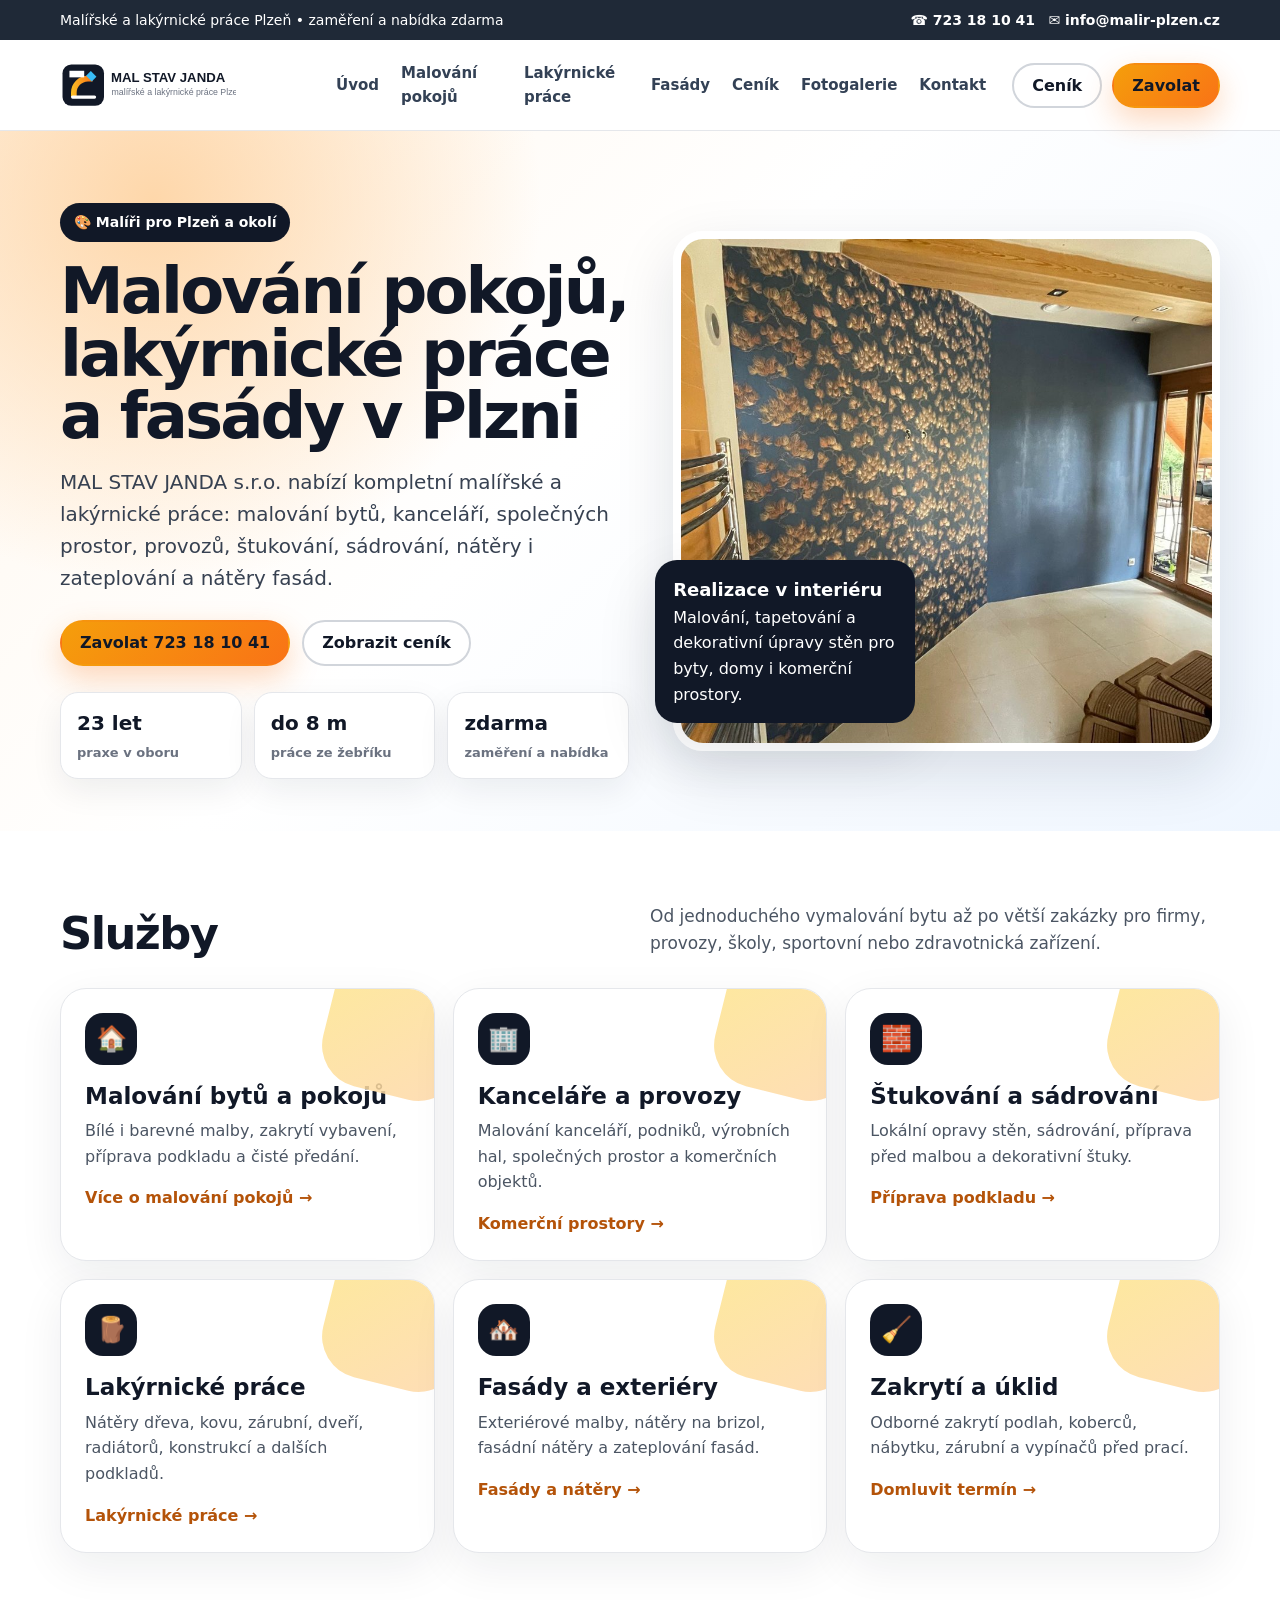
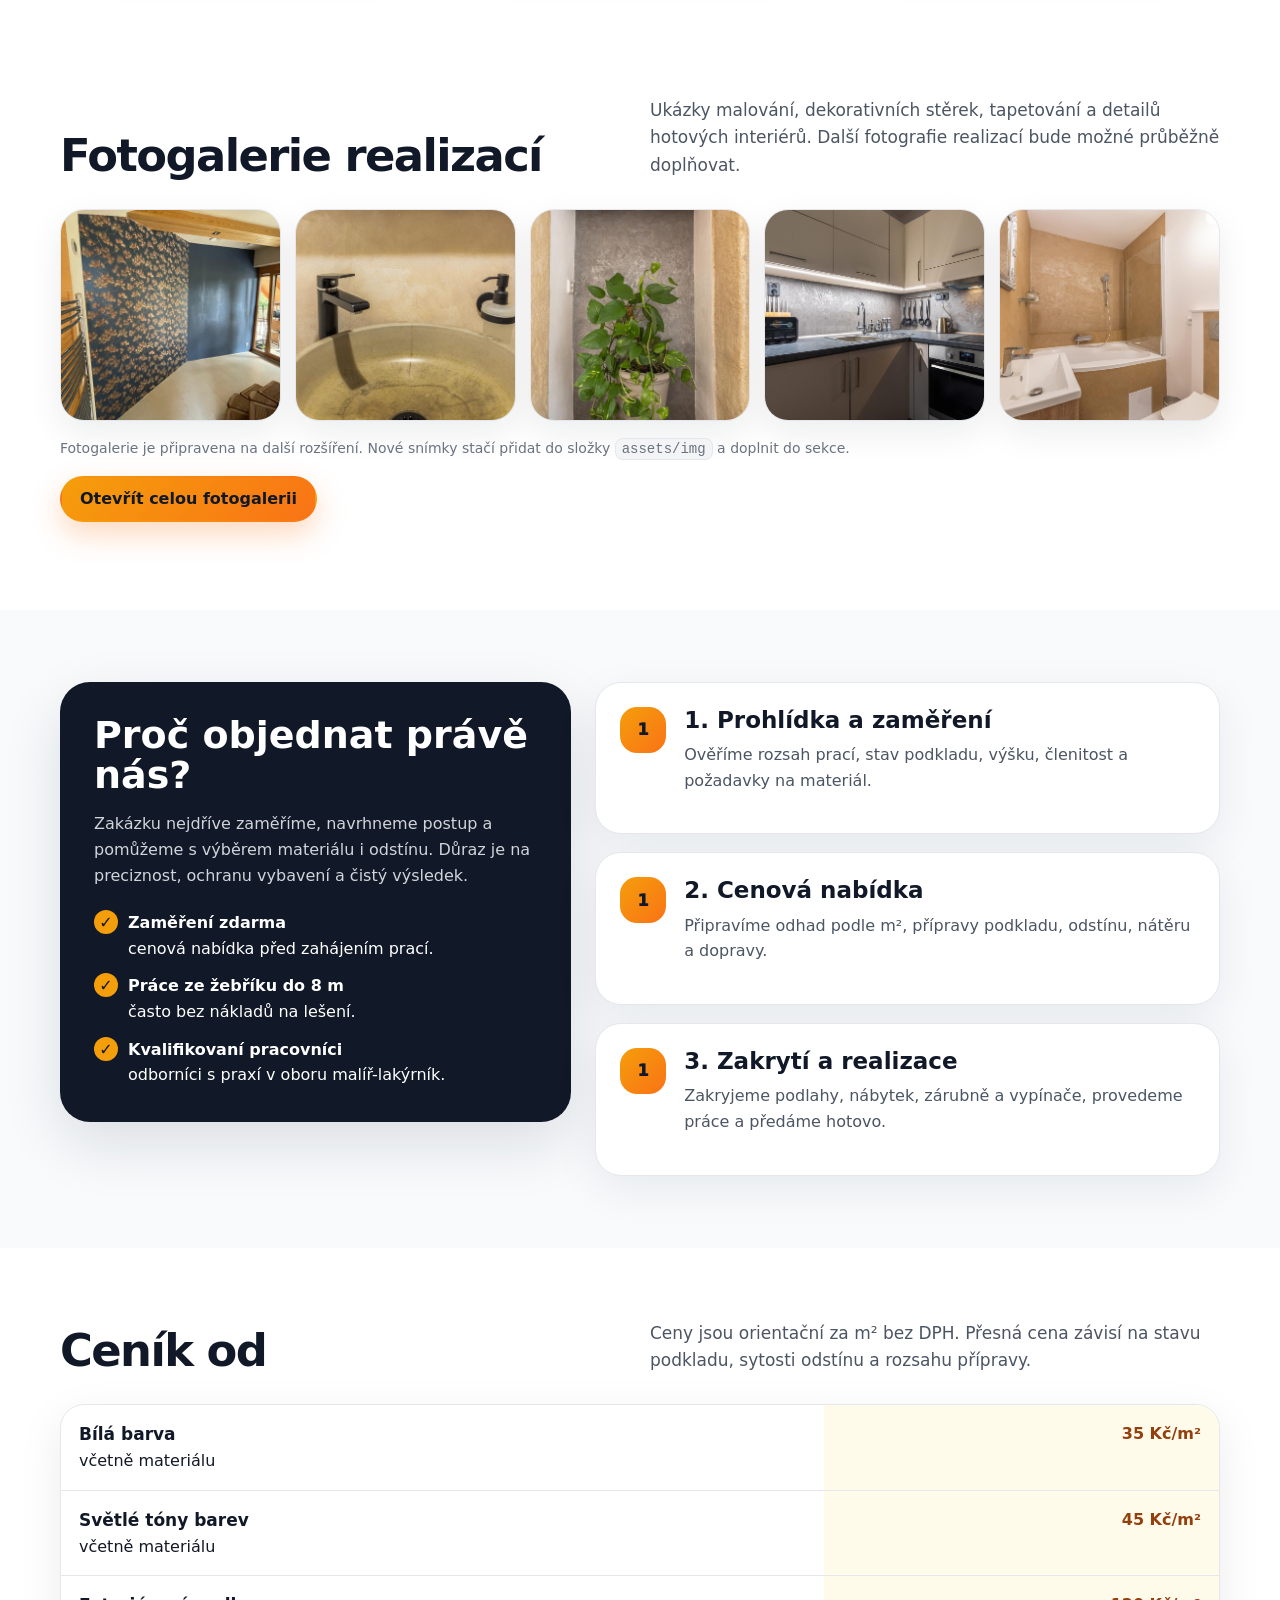
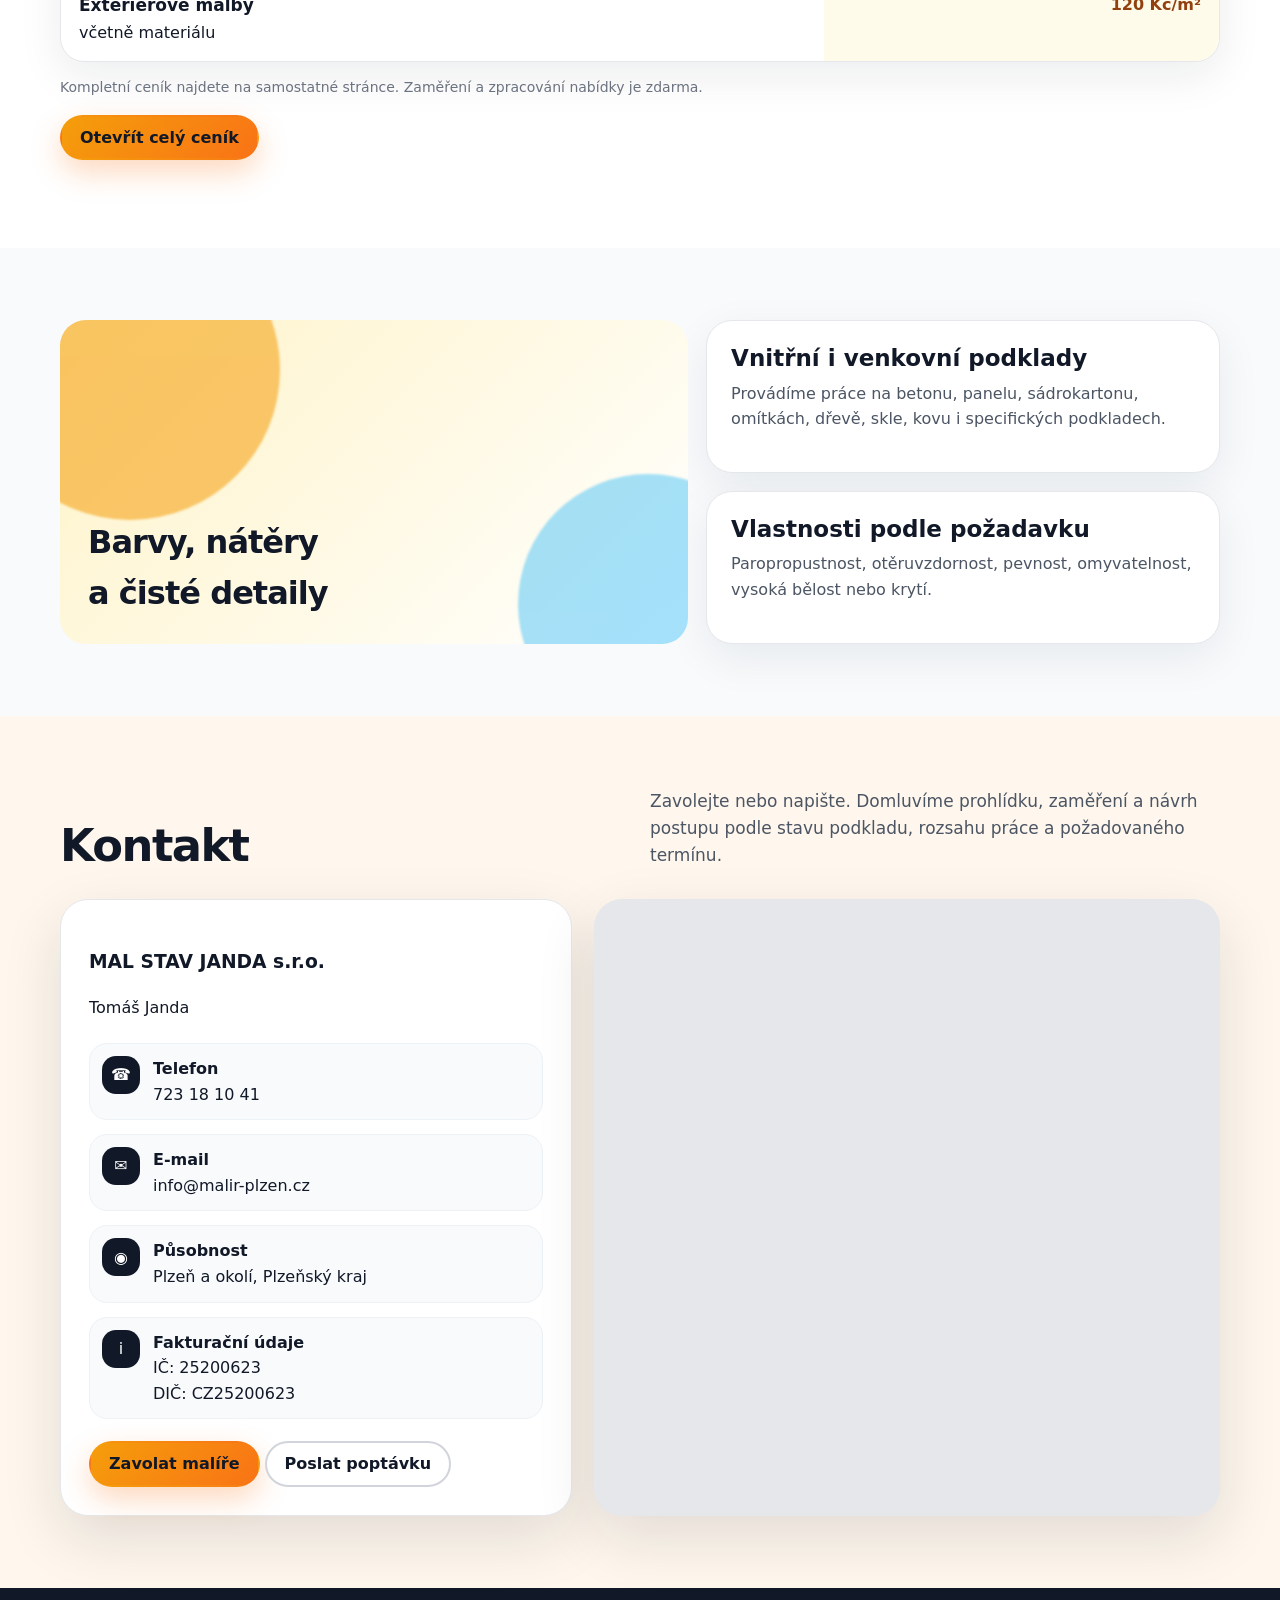
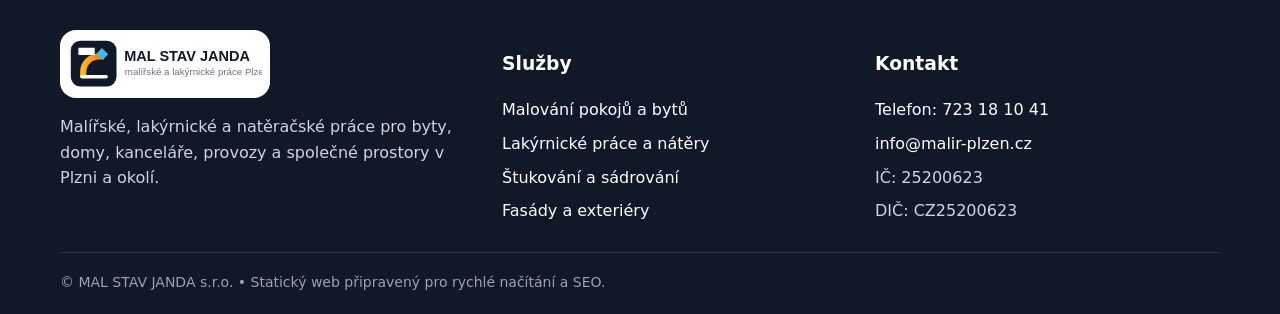
==== index.html @ 886f4cb3 "Initial commit" ====
<!doctype html>
<html lang="cs">
<head>
<meta charset="utf-8">
<meta name="viewport" content="width=device-width, initial-scale=1">
<title>Malíř Plzeň | MAL STAV JANDA s.r.o. – malování pokojů, lakýrnické práce, fasády</title>
<meta name="description" content="Malířské a lakýrnické práce Plzeň. Malování pokojů, bytů, kanceláří, provozů, štukování, sádrování, nátěry a fasády. Zaměření a nabídka zdarma.">
<link rel="canonical" href="https://www.malir-plzen.cz/">
<link rel="icon" href="/favicon.ico" sizes="any">
<link rel="icon" type="image/png" href="assets/img/favicon.png">
<meta property="og:title" content="Malíř Plzeň | MAL STAV JANDA s.r.o. – malování pokojů, lakýrnické práce, fasády">
<meta property="og:description" content="Malířské a lakýrnické práce Plzeň. Malování pokojů, bytů, kanceláří, provozů, štukování, sádrování, nátěry a fasády. Zaměření a nabídka zdarma.">
<meta property="og:type" content="website">
<meta property="og:url" content="https://www.malir-plzen.cz/">
<meta property="og:image" content="https://www.malir-plzen.cz/assets/img/hero-malir-realizace.jpg">
<link rel="preconnect" href="https://www.google.com">
<link rel="stylesheet" href="assets/css/style.css">
<script type="application/ld+json">
{
  "@context":"https://schema.org",
  "@type":"LocalBusiness",
  "name":"MAL STAV JANDA s.r.o.",
  "url":"https://www.malir-plzen.cz",
  "telephone":"+420723181041",
  "email":"info@malir-plzen.cz",
  "areaServed":["Plzeň","Plzeňský kraj"],
  "description":"Malířské, lakýrnické a natěračské práce v Plzni a okolí. Malování bytů, kanceláří, provozů, štukování, sádrování a fasádní nátěry.",
  "priceRange":"Kč"
}
</script>
</head><body>
<div class="topbar"><div class="container">
  <div>Malířské a lakýrnické práce Plzeň • zaměření a nabídka zdarma</div>
  <div><a href="tel:+420723181041">☎ 723 18 10 41</a> &nbsp; <a href="mailto:info@malir-plzen.cz">✉ info@malir-plzen.cz</a></div>
</div></div>
<header class="header">
  <div class="container nav">
    <a class="logo" href="index.html" aria-label="MAL STAV JANDA"><img src="assets/img/logo.svg" alt="MAL STAV JANDA - malíři Plzeň"></a>
    <nav class="menu">
<a href="index.html">Úvod</a>
<a href="malovani-pokoju-plzen.html">Malování pokojů</a>
<a href="lakyrnicke-prace-plzen.html">Lakýrnické práce</a>
<a href="fasady-natery-plzen.html">Fasády</a>
<a href="cenik.html">Ceník</a>
<a href="galerie.html">Fotogalerie</a>
<a href="kontakt.html">Kontakt</a>
</nav>
    <div class="nav-cta"><a class="btn secondary" href="cenik.html">Ceník</a><a class="btn primary" href="tel:+420723181041">Zavolat</a><button class="mobile-toggle" aria-label="Menu">☰</button></div>
  </div>
</header>
<main>
<section class="hero">
  <div class="container hero-grid">
    <div>
      <div class="kicker">🎨 Malíři pro Plzeň a okolí</div>
      <h1>Malování pokojů, lakýrnické práce a fasády v Plzni</h1>
      <p class="lead">MAL STAV JANDA s.r.o. nabízí kompletní malířské a lakýrnické práce: malování bytů, kanceláří, společných prostor, provozů, štukování, sádrování, nátěry i zateplování a nátěry fasád.</p>
      <div class="hero-actions">
        <a class="btn primary" href="tel:+420723181041">Zavolat 723 18 10 41</a>
        <a class="btn secondary" href="cenik.html">Zobrazit ceník</a>
      </div>
      <div class="trust">
        <div class="item"><strong>23 let</strong><span>praxe v oboru</span></div>
        <div class="item"><strong>do 8 m</strong><span>práce ze žebříku</span></div>
        <div class="item"><strong>zdarma</strong><span>zaměření a nabídka</span></div>
      </div>
    </div>
    <div class="hero-card">
      <img src="assets/img/hero-malir-realizace.jpg" alt="Ukázka malířských prací - tapeta a tmavě modrá stěna v interiéru">
      <div class="float-card"><strong>Realizace v interiéru</strong><span>Malování, tapetování a dekorativní úpravy stěn pro byty, domy i komerční prostory.</span></div>
    </div>
  </div>
</section>

<section class="section" id="sluzby">
  <div class="container">
    <div class="section-head"><h2>Služby</h2><p>Od jednoduchého vymalování bytu až po větší zakázky pro firmy, provozy, školy, sportovní nebo zdravotnická zařízení.</p></div>
    <div class="grid cols-3">
      <article class="card service-card"><div class="icon">🏠</div><h3>Malování bytů a pokojů</h3><p>Bílé i barevné malby, zakrytí vybavení, příprava podkladu a čisté předání.</p><a class="link" href="malovani-pokoju-plzen.html">Více o malování pokojů →</a></article>
      <article class="card service-card"><div class="icon">🏢</div><h3>Kanceláře a provozy</h3><p>Malování kanceláří, podniků, výrobních hal, společných prostor a komerčních objektů.</p><a class="link" href="malovani-pokoju-plzen.html#komercni">Komerční prostory →</a></article>
      <article class="card service-card"><div class="icon">🧱</div><h3>Štukování a sádrování</h3><p>Lokální opravy stěn, sádrování, příprava před malbou a dekorativní štuky.</p><a class="link" href="stukovani-sadrovani-plzen.html">Příprava podkladu →</a></article>
      <article class="card service-card"><div class="icon">🪵</div><h3>Lakýrnické práce</h3><p>Nátěry dřeva, kovu, zárubní, dveří, radiátorů, konstrukcí a dalších podkladů.</p><a class="link" href="lakyrnicke-prace-plzen.html">Lakýrnické práce →</a></article>
      <article class="card service-card"><div class="icon">🏘️</div><h3>Fasády a exteriéry</h3><p>Exteriérové malby, nátěry na brizol, fasádní nátěry a zateplování fasád.</p><a class="link" href="fasady-natery-plzen.html">Fasády a nátěry →</a></article>
      <article class="card service-card"><div class="icon">🧹</div><h3>Zakrytí a úklid</h3><p>Odborné zakrytí podlah, koberců, nábytku, zárubní a vypínačů před prací.</p><a class="link" href="kontakt.html">Domluvit termín →</a></article>
    </div>
  </div>
</section>

<section class="section gallery-section" id="fotogalerie">
  <div class="container">
    <div class="section-head">
      <h2>Fotogalerie realizací</h2>
      <p>Ukázky malování, dekorativních stěrek, tapetování a detailů hotových interiérů. Další fotografie realizací bude možné průběžně doplňovat.</p>
    </div>
    <div class="photo-grid">
      <a href="assets/img/tapeta-modra-stena.jpg"><img src="assets/img/tapeta-modra-stena.jpg" alt="Tapetování a tmavě modrá stěna v interiéru"></a>
      <a href="assets/img/dekorativni-sterka-umyvadlo.jpg"><img src="assets/img/dekorativni-sterka-umyvadlo.jpg" alt="Dekorativní stěrka u umyvadla"></a>
      <a href="assets/img/dekorativni-sterka-detail.jpg"><img src="assets/img/dekorativni-sterka-detail.jpg" alt="Dekorativní stěrka v detailu"></a>
      <a href="assets/img/kuchyne-dekorativni-sterka.jpg"><img src="assets/img/kuchyne-dekorativni-sterka.jpg" alt="Dekorativní stěrka za kuchyňskou linkou"></a>
      <a href="assets/img/koupelna-dekorativni-sterka.jpg"><img src="assets/img/koupelna-dekorativni-sterka.jpg" alt="Koupelna s dekorativní stěrkou"></a>
    </div>
    <p class="gallery-note">Fotogalerie je připravena na další rozšíření. Nové snímky stačí přidat do složky <code>assets/img</code> a doplnit do sekce.</p>
    <p><a class="btn primary" href="galerie.html">Otevřít celou fotogalerii</a></p>
  </div>
</section>

<section class="section soft">
  <div class="container split">
    <div class="panel">
      <h2>Proč objednat právě nás?</h2>
      <p>Zakázku nejdříve zaměříme, navrhneme postup a pomůžeme s výběrem materiálu i odstínu. Důraz je na preciznost, ochranu vybavení a čistý výsledek.</p>
      <div class="checklist">
        <div class="check"><span>✓</span><div><b>Zaměření zdarma</b><br>cenová nabídka před zahájením prací.</div></div>
        <div class="check"><span>✓</span><div><b>Práce ze žebříku do 8 m</b><br>často bez nákladů na lešení.</div></div>
        <div class="check"><span>✓</span><div><b>Kvalifikovaní pracovníci</b><br>odborníci s praxí v oboru malíř-lakýrník.</div></div>
      </div>
    </div>
    <div class="grid">
      <div class="card step"><div><h3>1. Prohlídka a zaměření</h3><p>Ověříme rozsah prací, stav podkladu, výšku, členitost a požadavky na materiál.</p></div></div>
      <div class="card step"><div><h3>2. Cenová nabídka</h3><p>Připravíme odhad podle m², přípravy podkladu, odstínu, nátěru a dopravy.</p></div></div>
      <div class="card step"><div><h3>3. Zakrytí a realizace</h3><p>Zakryjeme podlahy, nábytek, zárubně a vypínače, provedeme práce a předáme hotovo.</p></div></div>
    </div>
  </div>
</section>

<section class="section">
  <div class="container">
    <div class="section-head"><h2>Ceník od</h2><p>Ceny jsou orientační za m² bez DPH. Přesná cena závisí na stavu podkladu, sytosti odstínu a rozsahu přípravy.</p></div>
    <div class="price-table">
      <div class="price-row"><div><strong>Bílá barva</strong><br>včetně materiálu</div><div class="price">35 Kč/m²</div></div>
      <div class="price-row"><div><strong>Světlé tóny barev</strong><br>včetně materiálu</div><div class="price">45 Kč/m²</div></div>
      <div class="price-row"><div><strong>Exteriérové malby</strong><br>včetně materiálu</div><div class="price">120 Kč/m²</div></div>
    </div>
    <p class="note">Kompletní ceník najdete na samostatné stránce. Zaměření a zpracování nabídky je zdarma.</p>
    <p><a class="btn primary" href="cenik.html">Otevřít celý ceník</a></p>
  </div>
</section>

<section class="section soft">
  <div class="container gallery">
    <div class="swatch"><span>Barvy, nátěry<br>a čisté detaily</span></div>
    <div class="grid">
      <div class="card"><h3>Vnitřní i venkovní podklady</h3><p>Provádíme práce na betonu, panelu, sádrokartonu, omítkách, dřevě, skle, kovu i specifických podkladech.</p></div>
      <div class="card"><h3>Vlastnosti podle požadavku</h3><p>Paropropustnost, otěruvzdornost, pevnost, omyvatelnost, vysoká bělost nebo krytí.</p></div>
    </div>
  </div>
</section>
<section class="section warm" id="kontakt">
  <div class="container">
    <div class="section-head">
      <h2>Kontakt</h2>
      <p>Zavolejte nebo napište. Domluvíme prohlídku, zaměření a návrh postupu podle stavu podkladu, rozsahu práce a požadovaného termínu.</p>
    </div>
    <div class="contact-grid">
      <div class="contact-card">
        <h3>MAL STAV JANDA s.r.o.</h3>
        <p>Tomáš Janda</p>
        <div class="contact-list">
          <a class="contact-item" href="tel:+420723181041"><span class="ci">☎</span><span><strong>Telefon</strong><br>723 18 10 41</span></a>
          <a class="contact-item" href="mailto:info@malir-plzen.cz"><span class="ci">✉</span><span><strong>E-mail</strong><br>info@malir-plzen.cz</span></a>
          <div class="contact-item"><span class="ci">◉</span><span><strong>Působnost</strong><br>Plzeň a okolí, Plzeňský kraj</span></div>
          <div class="contact-item"><span class="ci">i</span><span><strong>Fakturační údaje</strong><br>IČ: 25200623<br>DIČ: CZ25200623</span></div>
        </div>
        <a class="btn primary" href="tel:+420723181041">Zavolat malíře</a>
        <a class="btn secondary" href="mailto:info@malir-plzen.cz">Poslat poptávku</a>
      </div>
      <div class="map-wrap">
        <iframe loading="lazy" referrerpolicy="no-referrer-when-downgrade" src="https://www.google.com/maps?q=MAL%20STAV%20JANDA%20s.r.o.%20Plze%C5%88&output=embed" title="Mapa - MAL STAV JANDA Plzeň"></iframe>
      </div>
    </div>
  </div>
</section>
</main><footer class="footer">
<div class="container">
  <div class="footer-grid">
    <div>
      <img src="assets/img/logo.svg" alt="MAL STAV JANDA" style="width:210px;background:#fff;border-radius:16px;padding:8px">
      <p>Malířské, lakýrnické a natěračské práce pro byty, domy, kanceláře, provozy a společné prostory v Plzni a okolí.</p>
    </div>
    <div>
      <h3>Služby</h3>
      <ul>
        <li><a href="malovani-pokoju-plzen.html">Malování pokojů a bytů</a></li>
        <li><a href="lakyrnicke-prace-plzen.html">Lakýrnické práce a nátěry</a></li>
        <li><a href="stukovani-sadrovani-plzen.html">Štukování a sádrování</a></li>
        <li><a href="fasady-natery-plzen.html">Fasády a exteriéry</a></li>
      </ul>
    </div>
    <div>
      <h3>Kontakt</h3>
      <ul>
        <li><a href="tel:+420723181041">Telefon: 723 18 10 41</a></li>
        <li><a href="mailto:info@malir-plzen.cz">info@malir-plzen.cz</a></li>
        <li>IČ: 25200623</li>
        <li>DIČ: CZ25200623</li>
      </ul>
    </div>
  </div>
  <div class="copyright">© MAL STAV JANDA s.r.o. • Statický web připravený pro rychlé načítání a SEO.</div>
</div>
</footer>
<script src="assets/js/main.js"></script>
</body></html>
---- assets/css/style.css ----
:root{
  --ink:#111827; --muted:#6b7280; --line:#e5e7eb; --cream:#fff7ed; --paper:#ffffff;
  --accent:#f59e0b; --accent2:#f97316; --blue:#0ea5e9; --dark:#1f2937; --green:#10b981;
  --shadow:0 22px 60px rgba(17,24,39,.12);
}
*{box-sizing:border-box}
html{scroll-behavior:smooth}
body{margin:0;font-family:Inter,system-ui,-apple-system,Segoe UI,Roboto,Arial,sans-serif;color:var(--ink);background:#fff;line-height:1.6}
a{color:inherit;text-decoration:none}
img{max-width:100%;display:block}
.container{width:min(1160px,calc(100% - 32px));margin-inline:auto}
.topbar{background:var(--dark);color:#fff;font-size:14px}
.topbar .container{display:flex;gap:22px;align-items:center;justify-content:space-between;padding:9px 0;flex-wrap:wrap}
.topbar a{color:#fff;font-weight:700}
.header{position:sticky;top:0;z-index:50;background:rgba(255,255,255,.94);backdrop-filter:blur(14px);border-bottom:1px solid var(--line)}
.nav{display:flex;align-items:center;justify-content:space-between;gap:24px;padding:13px 0}
.logo{display:flex;align-items:center;gap:12px;min-width:250px}
.logo img{width:176px;height:auto}
.menu{display:flex;align-items:center;gap:18px;font-weight:750;font-size:15px}
.menu a{padding:8px 2px;color:#334155}
.menu a:hover{color:var(--accent2)}
.nav-cta{display:flex;gap:10px;align-items:center}
.btn{display:inline-flex;align-items:center;justify-content:center;gap:8px;padding:12px 18px;border-radius:999px;font-weight:850;border:2px solid transparent;transition:.2s ease;line-height:1.1}
.btn.primary{background:linear-gradient(135deg,var(--accent),var(--accent2));color:#111827;box-shadow:0 12px 30px rgba(249,115,22,.28)}
.btn.primary:hover{transform:translateY(-1px);box-shadow:0 16px 36px rgba(249,115,22,.36)}
.btn.secondary{background:#fff;border-color:#d1d5db;color:#111827}
.btn.dark{background:#111827;color:#fff}
.mobile-toggle{display:none;background:#111827;color:#fff;border:0;border-radius:12px;padding:10px 12px;font-size:18px}
.hero{position:relative;overflow:hidden;background:radial-gradient(circle at 12% 10%,#fed7aa 0,transparent 30%),linear-gradient(135deg,#fff7ed 0%,#ffffff 45%,#eff6ff 100%);padding:72px 0 52px}
.hero-grid{display:grid;grid-template-columns:1.02fr .98fr;gap:44px;align-items:center}
.kicker{display:inline-flex;gap:9px;align-items:center;background:#111827;color:#fff;border-radius:999px;padding:8px 14px;font-size:14px;font-weight:850;margin-bottom:18px}
h1{font-size:clamp(40px,5vw,68px);line-height:.98;margin:0 0 18px;letter-spacing:-.045em}
.lead{font-size:20px;color:#374151;max-width:690px;margin:0 0 26px}
.hero-actions{display:flex;gap:12px;flex-wrap:wrap;margin-bottom:26px}
.trust{display:grid;grid-template-columns:repeat(3,1fr);gap:12px;max-width:700px}
.trust .item{background:#fff;border:1px solid var(--line);border-radius:18px;padding:14px 16px;box-shadow:0 12px 32px rgba(17,24,39,.07)}
.trust strong{display:block;font-size:20px}
.trust span{font-size:13px;color:var(--muted);font-weight:700}
.hero-card{position:relative}
.hero-card img{border-radius:30px;box-shadow:var(--shadow);border:8px solid #fff}
.float-card{position:absolute;left:-18px;bottom:28px;background:#111827;color:#fff;border-radius:22px;padding:16px 18px;box-shadow:var(--shadow);max-width:260px}
.float-card strong{display:block;font-size:18px}
.section{padding:72px 0}
.section.soft{background:#f8fafc}
.section.warm{background:#fff7ed}
.section-head{display:flex;align-items:end;justify-content:space-between;gap:24px;margin-bottom:30px}
.section-head h2{font-size:clamp(31px,3.5vw,48px);line-height:1.05;letter-spacing:-.035em;margin:0}
.section-head p{max-width:570px;color:#4b5563;margin:0;font-size:17px}
.grid{display:grid;gap:18px}
.grid.cols-3{grid-template-columns:repeat(3,1fr)}
.grid.cols-4{grid-template-columns:repeat(4,1fr)}
.card{background:#fff;border:1px solid var(--line);border-radius:26px;padding:24px;box-shadow:0 14px 45px rgba(17,24,39,.07)}
.service-card{position:relative;overflow:hidden;min-height:252px}
.service-card::before{content:"";position:absolute;right:-34px;top:-34px;width:140px;height:140px;background:linear-gradient(135deg,#fde68a,#fed7aa);border-radius:42px;transform:rotate(14deg);opacity:.85}
.icon{width:52px;height:52px;display:grid;place-items:center;background:#111827;color:#fff;border-radius:18px;font-size:25px;margin-bottom:18px;position:relative}
.service-card h3,.card h3{margin:0 0 9px;font-size:23px;line-height:1.15}
.service-card p,.card p{color:#4b5563;margin:0 0 16px}
.link{font-weight:850;color:#b45309}
.split{display:grid;grid-template-columns:.9fr 1.1fr;gap:24px;align-items:start}
.panel{background:#111827;color:#fff;border-radius:30px;padding:34px;box-shadow:var(--shadow)}
.panel h2{margin:0 0 14px;font-size:38px;line-height:1.05}
.panel p{color:#d1d5db}
.checklist{display:grid;gap:12px;margin-top:22px}
.check{display:flex;gap:10px;align-items:flex-start}
.check b{color:#fff}
.check span:first-child{width:24px;height:24px;display:grid;place-items:center;border-radius:50%;background:#f59e0b;color:#111827;font-weight:900;flex:0 0 24px}
.price-table{overflow:hidden;border-radius:24px;border:1px solid var(--line);background:#fff;box-shadow:0 14px 45px rgba(17,24,39,.08)}
.price-row{display:grid;grid-template-columns:1.35fr .7fr;gap:0;border-bottom:1px solid var(--line)}
.price-row:last-child{border-bottom:0}
.price-row>div{padding:16px 18px}
.price-row strong{font-size:17px}
.price{font-weight:900;text-align:right;color:#92400e;background:#fffbeb}
.note{font-size:14px;color:#6b7280;margin-top:14px}
.steps{counter-reset:step}
.step{display:flex;gap:18px;align-items:flex-start}
.step::before{counter-increment:step;content:counter(step);width:46px;height:46px;border-radius:17px;background:linear-gradient(135deg,var(--accent),var(--accent2));display:grid;place-items:center;font-weight:950;color:#111827;flex:0 0 46px}
.gallery{display:grid;grid-template-columns:1.1fr .9fr;gap:18px}
.swatch{min-height:260px;border-radius:26px;position:relative;overflow:hidden;background:linear-gradient(135deg,#fef3c7,#ffffff)}
.swatch::before,.swatch::after{content:"";position:absolute;border-radius:50%;filter:blur(1px)}
.swatch::before{width:300px;height:300px;background:#f59e0b;left:-80px;top:-100px;opacity:.55}
.swatch::after{width:260px;height:260px;background:#38bdf8;right:-90px;bottom:-90px;opacity:.45}
.swatch span{position:absolute;left:28px;bottom:24px;font-size:32px;font-weight:900;letter-spacing:-.03em}
.contact-grid{display:grid;grid-template-columns:.9fr 1.1fr;gap:22px}
.contact-card{background:#fff;border-radius:28px;padding:28px;border:1px solid var(--line);box-shadow:var(--shadow)}
.contact-list{display:grid;gap:14px;margin:22px 0}
.contact-item{display:flex;gap:13px;align-items:flex-start;padding:12px;border-radius:18px;background:#f8fafc;border:1px solid #edf2f7}
.contact-item .ci{width:38px;height:38px;border-radius:14px;background:#111827;color:#fff;display:grid;place-items:center;flex:0 0 38px}
.map-wrap{border:0;border-radius:28px;overflow:hidden;box-shadow:var(--shadow);background:#e5e7eb;min-height:430px}
.map-wrap iframe{width:100%;height:430px;border:0;display:block}
.footer{background:#111827;color:#fff;padding:42px 0 22px}
.footer-grid{display:grid;grid-template-columns:1.2fr 1fr 1fr;gap:28px}
.footer a{color:#fff}
.footer p,.footer li{color:#d1d5db}
.footer ul{list-style:none;padding:0;margin:0;display:grid;gap:8px}
.copyright{border-top:1px solid rgba(255,255,255,.12);margin-top:28px;padding-top:18px;color:#9ca3af;font-size:14px}
.breadcrumbs{font-size:14px;color:#6b7280;margin-bottom:16px}
.page-hero{background:linear-gradient(135deg,#fff7ed,#fff,#eff6ff);padding:56px 0}
.page-hero h1{font-size:clamp(38px,4.5vw,62px)}
.badges{display:flex;gap:10px;flex-wrap:wrap;margin-top:18px}
.badge{display:inline-flex;align-items:center;padding:7px 11px;background:#fff;border:1px solid var(--line);border-radius:999px;font-weight:800;color:#374151}
.faq details{background:#fff;border:1px solid var(--line);border-radius:20px;padding:18px 20px}
.faq details+details{margin-top:12px}
.faq summary{font-weight:900;cursor:pointer}
.faq p{color:#4b5563}
@media(max-width:980px){
  .hero-grid,.split,.contact-grid,.gallery{grid-template-columns:1fr}
  .grid.cols-3,.grid.cols-4{grid-template-columns:repeat(2,1fr)}
  .menu{display:none;position:absolute;left:16px;right:16px;top:74px;background:#fff;border:1px solid var(--line);border-radius:22px;box-shadow:var(--shadow);padding:16px;flex-direction:column;align-items:flex-start}
  .menu.open{display:flex}
  .mobile-toggle{display:block}
  .nav-cta .secondary{display:none}
  .topbar .container{justify-content:center}
}
@media(max-width:640px){
  .grid.cols-3,.grid.cols-4,.trust,.footer-grid{grid-template-columns:1fr}
  .hero{padding-top:42px}
  .section{padding:54px 0}
  .price-row{grid-template-columns:1fr}
  .price{text-align:left}
  .logo img{width:150px}
}


/* Fotogalerie realizací */
.gallery-section{background:#fff}
.photo-grid{display:grid;grid-template-columns:repeat(5,1fr);gap:14px}
.photo-grid a,.photo-grid figure{display:block;margin:0;overflow:hidden;border-radius:24px;background:#f3f4f6;border:1px solid var(--line);box-shadow:0 12px 35px rgba(17,24,39,.08)}
.photo-grid img{width:100%;height:210px;object-fit:cover;transition:transform .25s ease}
.photo-grid a:hover img,.photo-grid figure:hover img{transform:scale(1.035)}
.photo-grid figcaption{padding:12px 14px;font-weight:800;color:#374151;background:#fff;font-size:14px}
.photo-grid-large{grid-template-columns:repeat(3,1fr)}
.photo-grid-large img{height:260px}
.gallery-note{color:#6b7280;font-size:14px;margin-top:16px}
.gallery-note code{background:#f3f4f6;border:1px solid #e5e7eb;border-radius:8px;padding:2px 6px}
.hero-card img{width:100%;height:520px;object-fit:cover}
@media(max-width:980px){.photo-grid,.photo-grid-large{grid-template-columns:repeat(2,1fr)}.hero-card img{height:420px}}
@media(max-width:640px){.photo-grid,.photo-grid-large{grid-template-columns:1fr}.photo-grid img,.photo-grid-large img{height:240px}.hero-card img{height:320px}}
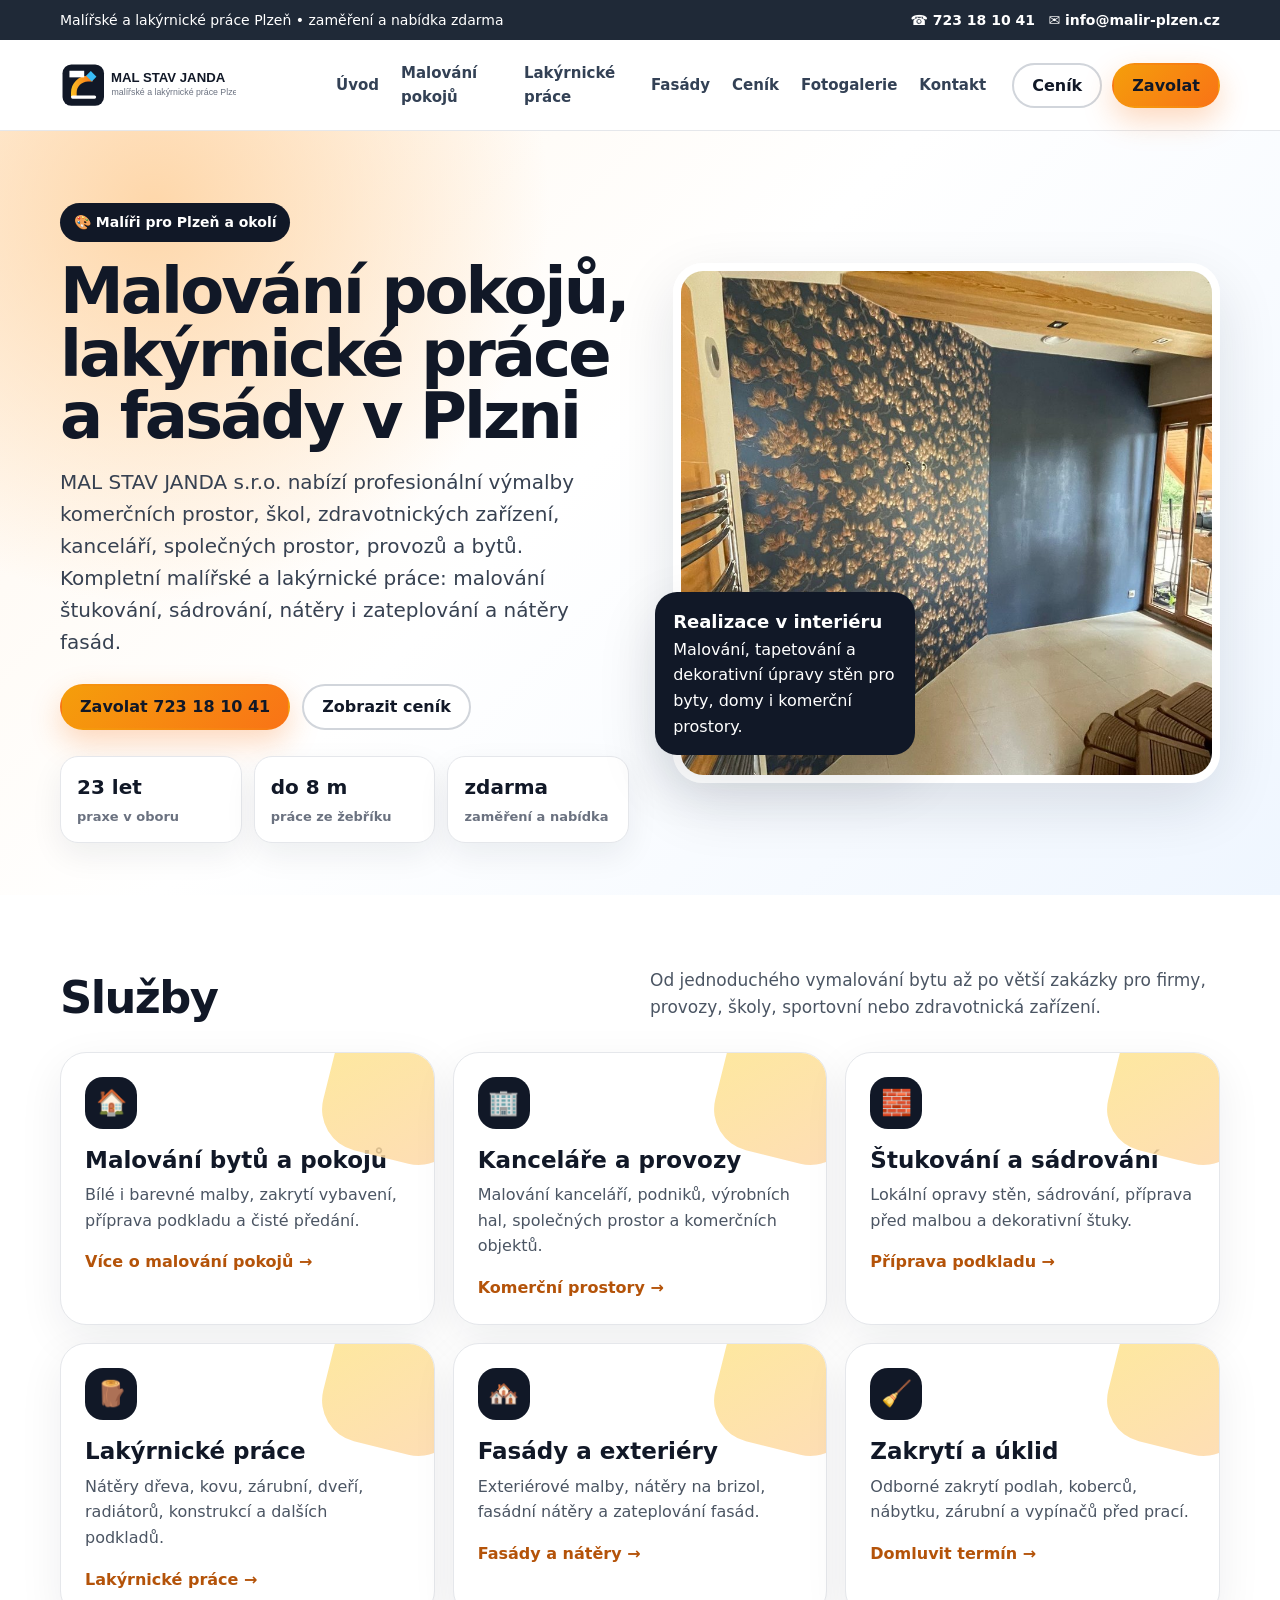
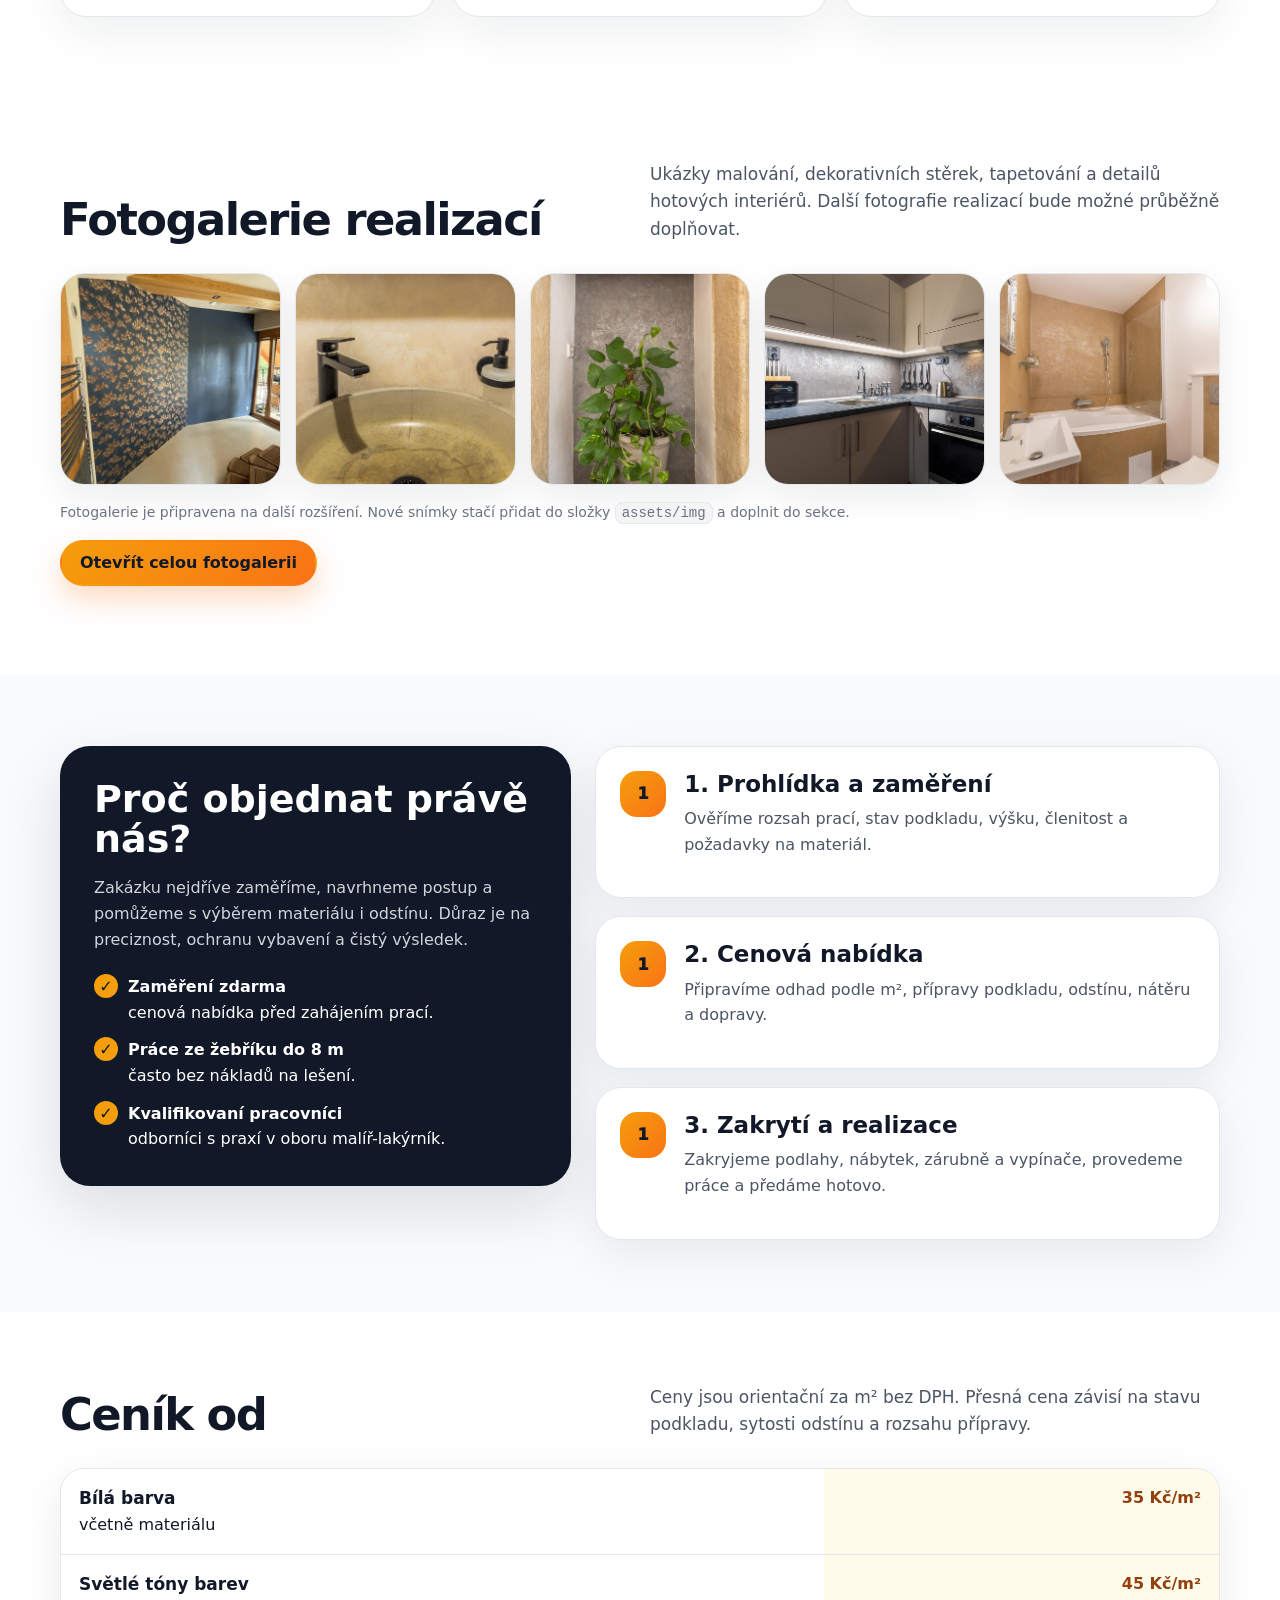
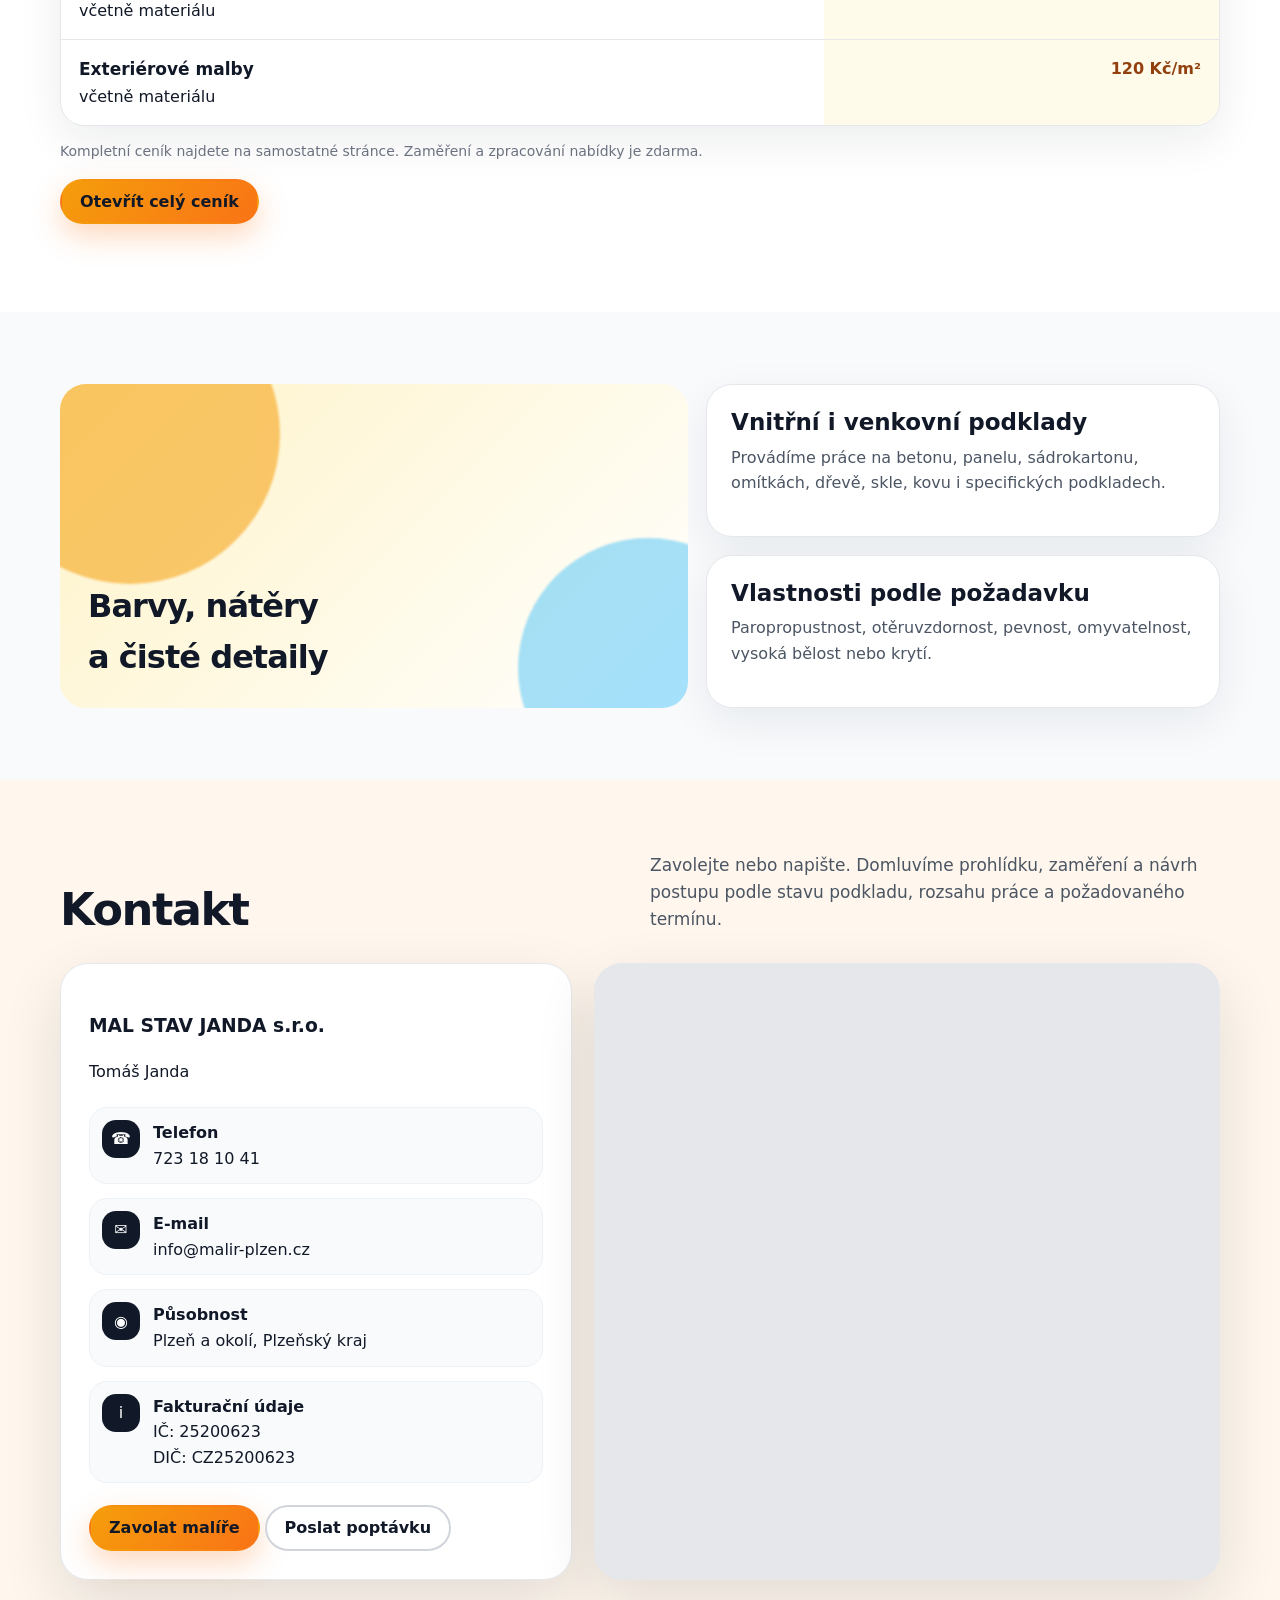
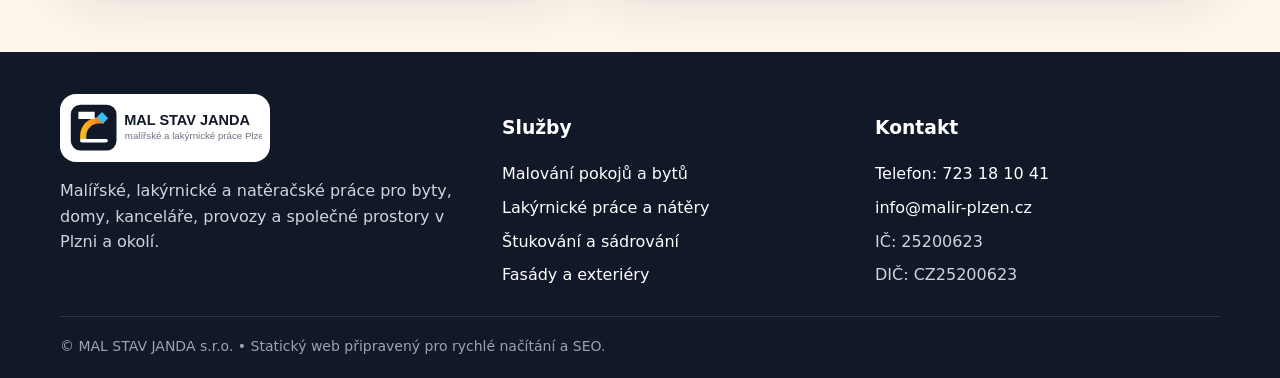
==== commit e09c4b03: "Update index.html" ====
--- a/index.html
+++ b/index.html
@@ -54,7 +54,7 @@
     <div>
       <div class="kicker">🎨 Malíři pro Plzeň a okolí</div>
       <h1>Malování pokojů, lakýrnické práce a fasády v Plzni</h1>
-      <p class="lead">MAL STAV JANDA s.r.o. nabízí kompletní malířské a lakýrnické práce: malování bytů, kanceláří, společných prostor, provozů, štukování, sádrování, nátěry i zateplování a nátěry fasád.</p>
+      <p class="lead">MAL STAV JANDA s.r.o. nabízí profesionální výmalby komerčních prostor, škol, zdravotnických zařízení, kanceláří, společných prostor, provozů a bytů. Kompletní malířské a lakýrnické práce: malování štukování, sádrování, nátěry i zateplování a nátěry fasád.</p>
       <div class="hero-actions">
         <a class="btn primary" href="tel:+420723181041">Zavolat 723 18 10 41</a>
         <a class="btn secondary" href="cenik.html">Zobrazit ceník</a>
@@ -200,4 +200,4 @@
 </div>
 </footer>
 <script src="assets/js/main.js"></script>
-</body></html>+</body></html>
